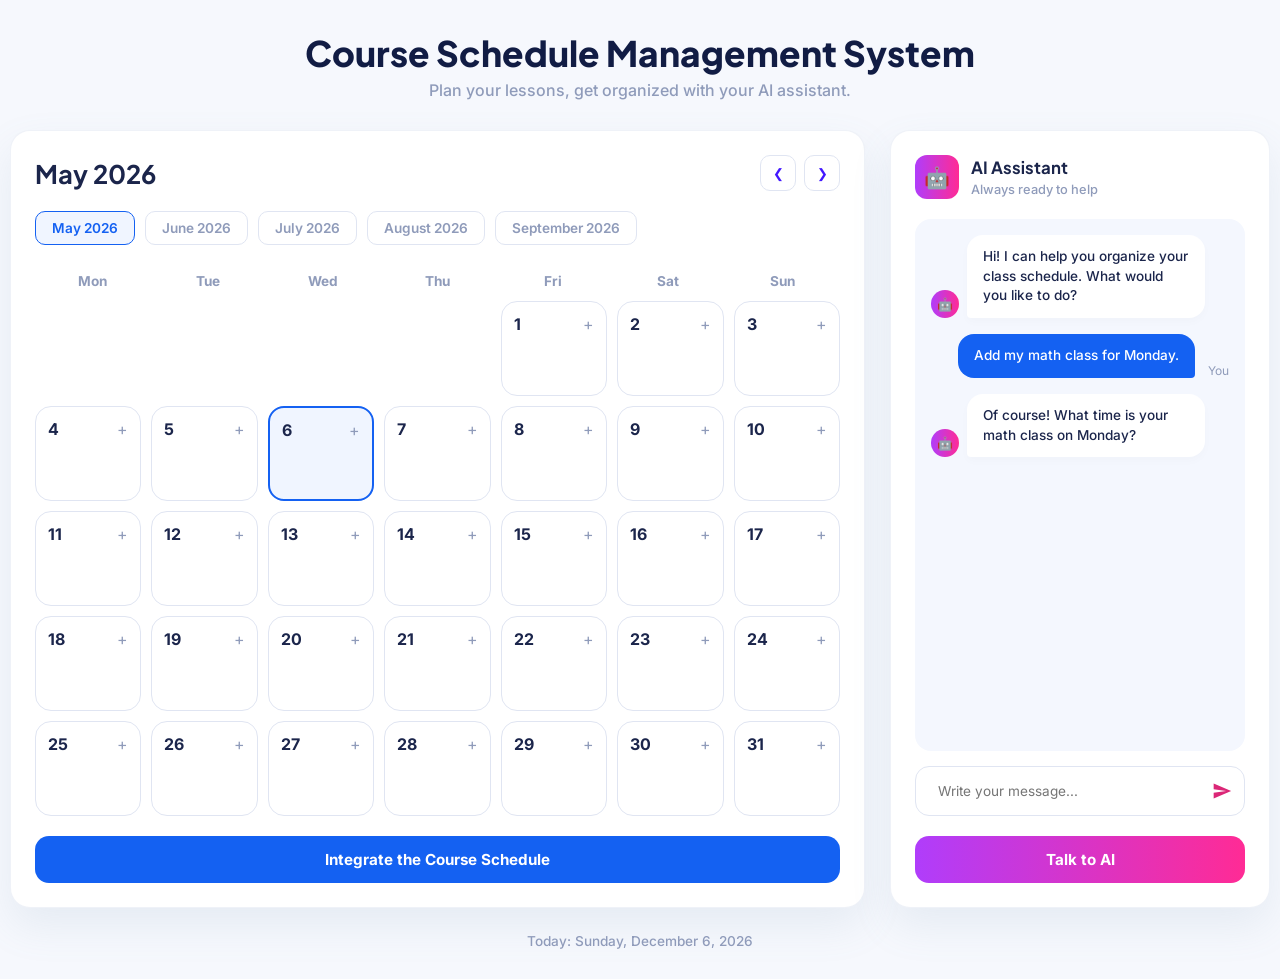
==== index.html @ f3f5bd8e "Add files via upload" ====
<!DOCTYPE html>
<html lang="tr">
<head>
    <meta charset="UTF-8">
    <meta name="viewport" content="width=device-width, initial-scale=1.0">
    <title>Course Schedule Management System</title>
    <link rel="stylesheet" href="style.css">
    <link href="https://fonts.googleapis.com/css2?family=Inter:wght@400;500;600;700&family=Plus+Jakarta+Sans:wght@500;600;700;800&display=swap" rel="stylesheet">
</head>
<body>

    <header class="page-header">
        <h1>Course Schedule Management System</h1>
        <p>Plan your lessons, get organized with your AI assistant.</p>
    </header>

    <main class="dashboard-container">
        <section class="panel-card calendar-card">
            <header class="calendar-top-section">
                <div class="month-navigation">
                    <h2 id="currentMonthLabel"></h2>
                    <div class="arrow-wrapper">
                        <button class="arrow-btn" id="prevBtn">❮</button>
                        <button class="arrow-btn" id="nextBtn">❯</button>
                    </div>
                </div>
                <nav class="month-tabs" id="monthTabsContainer">
                    </nav>
            </header>

            <div class="calendar-wrapper">
                <div class="weekdays-header">
                    <div>Mon</div>
                    <div>Tue</div>
                    <div>Wed</div>
                    <div>Thu</div>
                    <div>Fri</div>
                    <div>Sat</div>
                    <div>Sun</div>
                </div>
                <div id="calendarDays" class="days-grid"></div>
            </div>

            <button class="btn btn-primary btn-full-width">Integrate the Course Schedule</button>
        </section>

        <aside class="panel-card ai-sidebar">
            <header class="ai-profile-header">
                <div class="ai-avatar-badge">🤖</div>
                <div class="ai-meta">
                    <h3>AI Assistant</h3>
                    <span>Always ready to help</span>
                </div>
            </header>

            <div class="chat-viewport" id="chatBox">
                <div class="chat-message-row bot-row">
                    <div class="message-avatar">🤖</div>
                    <div class="bubble bot">Hi! I can help you organize your class schedule. What would you like to do?</div>
                </div>
                <div class="chat-message-row user-row">
                    <div class="bubble user">Add my math class for Monday.</div>
                    <div class="message-action-tag">You</div>
                </div>
                <div class="chat-message-row bot-row">
                    <div class="message-avatar">🤖</div>
                    <div class="bubble bot">Of course! What time is your math class on Monday?</div>
                </div>
            </div>

            <div class="chat-interactive-area">
                <div class="input-container-box">
                    <input type="text" id="aiInput" placeholder="Write your message...">
                    <button class="icon-send-btn">
                        <svg width="20" height="20" viewBox="0 0 24 24" fill="currentColor">
                            <path d="M2.01 21L23 12 2.01 3 2 10l15 2-15 2z"/>
                        </svg>
                    </button>
                </div>
                <button class="btn btn-ai-gradient btn-full-width">Talk to AI</button>
            </div>
        </aside>
    </main>

    <footer class="system-footer">
        Today: <time id="footerTodayText"></time>
    </footer>

    <div class="modal-overlay" id="dayModal">
        <div class="modal-window">
            <header class="modal-top">
                <div class="modal-title-wrapper">
                    <h2 id="modalTitle"></h2>
                    <p>24-Hour Class Schedule</p>
                </div>
                <button class="modal-close-icon" onclick="closeModal()">&times;</button>
            </header>
            
            <div class="modal-scrollable-body" id="hourList">
                </div>
            
            <footer class="modal-bottom-actions">
                <button class="btn btn-cancel" onclick="closeModal()">Close</button>
                <button class="btn btn-primary" onclick="closeModal()">Add Lesson</button>
            </footer>
        </div>
    </div>

    <script src="script.js"></script>
</body>
</html>
---- style.css ----
:root {
    --primary-blue: #1461f2;
    --primary-blue-hover: #0f4ec4;
    --bg-system: #f6f8fd;
    --text-navy: #1b254b;
    --text-slate: #8f9bba;
    --border-light: #e0e5f2;
    --white: #ffffff;
    --ai-purple-grad: linear-gradient(90deg, #b03dfb 0%, #ff2b95 100%);
    --shadow-soft: 0px 18px 40px rgba(112, 144, 176, 0.12);
}

/* Resetting and Typography */
* { 
    box-sizing: border-box; 
    margin: 0; 
    padding: 0; 
    font-family: 'Inter', sans-serif; 
}

body { 
    background-color: var(--bg-system); 
    color: var(--text-navy); 
    padding: 30px 10px;
    display: flex;
    flex-direction: column;
    min-height: 100vh;
}

.page-header { 
    text-align: center; 
    margin-bottom: 30px; 
}
.page-header h1 { 
    font-family: 'Plus Jakarta Sans', sans-serif; 
    font-size: 2.2rem; 
    font-weight: 800; 
    color: #111c44; 
}
.page-header p { 
    color: var(--text-slate); 
    margin-top: 5px; 
    font-weight: 500; 
}

/* Dashboard Grid */
.dashboard-container { 
    display: grid; 
    grid-template-columns: 1fr 380px; 
    gap: 25px; 
    width: 100%;
    max-width: 1300px; 
    margin: 0 auto;
    flex-grow: 1;
}

.panel-card { 
    background: var(--white); 
    border-radius: 20px; 
    padding: 24px; 
    border: 1px solid rgba(224, 229, 242, 0.5);
    box-shadow: var(--shadow-soft);
    display: flex;
    flex-direction: column;
}

/* Calendar, Navigation and Tabs */
.calendar-top-section { 
    margin-bottom: 20px; 
}
.month-navigation { 
    display: flex; 
    justify-content: space-between; 
    align-items: center; 
    margin-bottom: 20px; 
}
.month-navigation h2 { 
    font-family: 'Plus Jakarta Sans', sans-serif; 
    font-size: 1.6rem; 
    font-weight: 700; 
    color: var(--text-navy); 
}

.arrow-wrapper { 
    display: flex; 
    gap: 8px; 
}
.arrow-btn { 
    width: 36px; 
    height: 36px; 
    border-radius: 10px; 
    border: 1px solid var(--border-light);
    background: var(--white); 
    cursor: pointer; 
    transition: all 0.2s ease; 
    color: #4318ff;
    font-size: 0.8rem;
    display: flex;
    align-items: center;
    justify-content: center;
}
.arrow-btn:hover { 
    background: #f4f7fe; 
    border-color: #4318ff; 
}

.month-tabs { 
    display: flex; 
    gap: 10px; 
    overflow-x: auto; 
    padding-bottom: 8px; 
}
.month-tabs::-webkit-scrollbar { 
    height: 4px; 
}
.tab { 
    padding: 8px 16px; 
    border-radius: 10px; 
    border: 1px solid var(--border-light); 
    background: var(--white); 
    cursor: pointer; 
    white-space: nowrap; 
    font-weight: 600; 
    font-size: 0.85rem;
    color: var(--text-slate);
    transition: all 0.2s;
}
.tab.active { 
    color: var(--primary-blue); 
    border-color: var(--primary-blue); 
    background: #f0f5ff; 
}

/* Calendar Day Matrix */
.weekdays-header { 
    display: grid; 
    grid-template-columns: repeat(7, 1fr); 
    text-align: center; 
    margin-bottom: 12px; 
    font-weight: 700; 
    color: var(--text-slate); 
    font-size: 0.85rem;
}
.days-grid { 
    display: grid; 
    grid-template-columns: repeat(7, 1fr); 
    gap: 10px; 
}

.day-box { 
    border: 1px solid var(--border-light); 
    min-height: 95px; 
    border-radius: 16px; 
    padding: 12px; 
    cursor: pointer; 
    position: relative; 
    transition: all 0.2s ease;
    background: var(--white);
    display: flex;
    flex-direction: column;
}
.day-box:hover { 
    border-color: var(--primary-blue); 
    background: #f9fbff; 
}
.day-box.empty { 
    border: none; 
    background: transparent; 
    cursor: default; 
}
.day-box.today { 
    border: 2px solid var(--primary-blue); 
    background: #f0f5ff; 
}
.day-box strong { 
    font-size: 1rem; 
    font-weight: 700; 
    color: var(--text-navy); 
}
.day-box .plus { 
    position: absolute; 
    top: 12px; 
    right: 12px; 
    color: var(--text-slate); 
    font-size: 1rem; 
}

/* BUTTON */
.btn { 
    border: none; 
    border-radius: 14px; 
    font-weight: 700; 
    font-size: 0.95rem;
    cursor: pointer; 
    transition: all 0.25s ease; 
    padding: 14px; 
    text-align: center;
}
.btn-full-width { 
    width: 100%;
    margin-top: 20px; 
}
.btn-primary { 
    background: var(--primary-blue); 
    color: var(--white); 
}
.btn-primary:hover { 
    background: var(--primary-blue-hover); 
    transform: translateY(-1px); 
}
.btn-ai-gradient { 
    background: var(--ai-purple-grad); 
    color: var(--white); 
}
.btn-ai-gradient:hover { 
    opacity: 0.95; 
    transform: translateY(-1px); 
}
.btn-cancel { 
    background: var(--white); 
    border: 1.5px solid var(--border-light); 
    color: var(--text-navy); 
}
.btn-cancel:hover { 
    background: #f4f7fe; 
}

/* (AI Chat) */
.ai-sidebar { 
    height: 100%; 
}
.ai-profile-header { 
    display: flex; 
    align-items: center; 
    gap: 12px;
    margin-bottom: 20px; 
}
.ai-avatar-badge { 
    width: 44px; 
    height: 44px; 
    background: var(--ai-purple-grad); 
    border-radius: 12px; 
    display: flex; 
    justify-content: center; 
    align-items: center; 
    color: var(--white); 
    font-size: 1.3rem; 
}
.ai-meta h3 { 
    font-family: 'Plus Jakarta Sans', sans-serif; 
    font-size: 1.05rem; font-weight: 700; 
    color: var(--text-navy); 
}
.ai-meta span {
    color: var(--text-slate); 
    font-size: 0.8rem; 
    font-weight: 500; 
}

.chat-viewport { 
    background: #f4f7fe; 
    border-radius: 16px; 
    padding: 16px; 
    flex-grow: 1; 
    overflow-y: auto; 
    display: flex; 
    flex-direction: column; 
    gap: 16px; 
    min-height: 380px; 
}
.chat-message-row {
    display: flex;
    gap: 8px; 
    align-items: flex-end;
}
.chat-message-row.user-row {
    justify-content: flex-end;
}
.message-avatar {
    width: 28px; 
    height: 28px;
    background: var(--ai-purple-grad);
    border-radius: 50%; 
    display: flex; 
    align-items: center;
    justify-content: center;
    color: white;
    font-size: 0.8rem;
}
.message-action-tag {
    font-size: 0.75rem; 
    color: var(--text-slate); 
    margin-left: 5px; 
}

.bubble {
    padding: 12px 16px; 
    border-radius: 16px; 
    font-size: 0.85rem; 
    max-width: 80%; 
    line-height: 1.45; 
    font-weight: 500; 
}
.bubble.bot {
    background: var(--white);
    color: var(--text-navy); 
    border-bottom-left-radius: 4px;
    box-shadow: 0px 4px 10px rgba(0, 0, 0, 0.02);
}
.bubble.user {
    background: var(--primary-blue); 
    color: var(--white); 
    border-bottom-right-radius: 4px;
}

.chat-interactive-area { margin-top: auto; }
.input-container-box { 
    display: flex; 
    align-items: center; 
    background: var(--white); 
    border: 1px solid var(--border-light); 
    border-radius: 14px; 
    padding: 6px 12px; 
    margin-top: 15px; 
}
.input-container-box input {
    border: none; 
    outline: none;
    flex-grow: 1;
    padding: 10px;
    font-size: 0.85rem;
    color: var(--text-navy);
}
.icon-send-btn {
    background: none;
    border: none;
    color: #db2777;
    cursor: pointer;
    display: flex;
    align-items: center;
    justify-content: center;
}

/* FOOTER */
.system-footer {
    text-align: center; 
    margin-top: auto; 
    padding-top: 25px; 
    color: var(--text-slate);
    font-size: 0.85rem; 
    font-weight: 500; 
}

/* Styling Modal / Window */
.modal-overlay { 
    position: fixed; 
    inset: 0; 
    background: rgba(18, 18, 30, 0.5); 
    backdrop-filter: blur(4px); 
    display: none; 
    justify-content: center; 
    align-items: center; 
    z-index: 9999; 
}
.modal-window { 
    background: var(--white); 
    width: 100%; 
    max-width: 480px; 
    border-radius: 24px; 
    display: flex; 
    flex-direction: column; 
    max-height: 82vh; 
    box-shadow: 0px 30px 60px rgba(0, 0, 0, 0.15);
    overflow: hidden;
    animation: scaleUp 0.25s cubic-bezier(0.16, 1, 0.3, 1);
}
@keyframes scaleUp {
    from {
        transform: scale(0.95); 
        opacity: 0;
    } 
    to { 
        transform: scale(1);
        opacity: 1; 
    } 
}

.modal-top { 
    padding: 24px 24px 20px 24px;
    display: flex; 
    justify-content: space-between;
    align-items: flex-start;
}
.modal-title-wrapper h2 {
    font-family: 'Plus Jakarta Sans', sans-serif; 
    font-size: 1.35rem;
    font-weight: 800; 
    color: var(--text-navy); 
}
.modal-title-wrapper p { 
    color: var(--text-slate);
    font-size: 0.85rem;
    margin-top: 4px; 
    font-weight: 500; 
}
.modal-close-icon {
    background: none; 
    border: none; 
    font-size: 1.8rem; 
    color: var(--text-slate); 
    cursor: pointer;
    line-height: 1;
}
.modal-close-icon:hover {
    color: var(--text-navy); 
}

/* Hour List */
.modal-scrollable-body { 
    padding: 0 24px; 
    overflow-y: auto;
    flex-grow: 1; 
}
.modal-scrollable-body::-webkit-scrollbar { 
    width: 6px; 
}
.modal-scrollable-body::-webkit-scrollbar-thumb {
    background: var(--border-light); 
    border-radius: 10px; 
}

.hour-row-item { 
    display: flex; 
    align-items: center; 
    justify-content: space-between;
    padding: 15px 0; 
    border-bottom: 1px solid #f2f5fd; 
    position: relative;
}
.hour-left-block { display: flex; align-items: center; }
.hour-time-range { 
    width: 70px; 
    font-weight: 800; 
    color: var(--text-navy); 
    font-size: 0.85rem; 
    line-height: 1.3;
}
.hour-status-label { 
    color: var(--text-slate); 
    font-size: 0.9rem; 
    margin-left: 20px; 
    font-weight: 500;
}

/* Styling to add lesson */
.inline-add-btn {
    background: #f4f7fe;
    border: none;
    color: var(--text-navy);
    padding: 6px 12px;
    border-radius: 8px;
    font-size: 0.8rem;
    font-weight: 700;
    cursor: pointer;
    display: flex;
    align-items: center;
    gap: 4px;
    opacity: 0;
    transform: scale(0.95);
    transition: all 0.2s ease-in-out;
}
.hour-row-item:hover .inline-add-btn {
    opacity: 1;
    transform: scale(1);
}
.inline-add-btn:hover {
    background: var(--primary-blue);
    color: var(--white);
}

.modal-bottom-actions { 
    padding: 20px 24px; 
    display: flex; 
    justify-content: flex-end; 
    gap: 12px; 
    border-top: 1px solid #f2f5fd; 
    background: var(--white);
}
.modal-bottom-actions .btn {
    padding: 10px 20px;
    font-size: 0.85rem;
    border-radius: 10px;
}

@media (max-width: 1024px) {
    .dashboard-container {
        grid-template-columns: 1fr; 
        gap: 25px;
        max-width: 720px; 
    }
    
    .ai-sidebar {
        height: auto;
    }
}


@media (max-width: 768px) {
    body {
        padding: 10px 8px;
    }

    .page-header {
        margin-bottom: 20px;
    }

    .page-header h1 {
        font-size: 1.5rem;
    }

    .page-header p {
        font-size: 0.8rem;
    }

    .panel-card {
        padding: 14px; 
        border-radius: 16px;
    }

    
    .month-navigation {
        flex-direction: column;
        align-items: stretch;
        gap: 12px;
    }

    .month-navigation h2 {
        font-size: 1.3rem;
        text-align: center;
    }

    .arrow-wrapper {
        justify-content: center;
        gap: 20px;
    }

    .month-tabs {
        gap: 6px;
    }

    .tab {
        padding: 6px 12px;
        font-size: 0.75rem;
        border-radius: 8px;
    }

   
    .weekdays-header {
        font-size: 0.75rem;
        margin-bottom: 8px;
    }

    
    .days-grid {
        gap: 6px;
    }

    .day-box {
        min-height: auto;
        aspect-ratio: 1 / 1;
        padding: 6px;
        border-radius: 8px;
        display: flex;
        flex-direction: column;
        justify-content: space-between;
    }

    .day-box strong {
        font-size: 0.8rem;
    }

    .day-box .plus {
        top: 6px;
        right: 8px;
        font-size: 0.8rem;
    }

    .day-box .lesson-dot {
        margin-top: 2px !important;
        width: 5px !important;
        height: 5px !important;
        align-self: center;
    }

    
    .chat-viewport {
        min-height: 320px;
        padding: 12px;
        gap: 12px;
    }

    .bubble {
        padding: 10px 14px;
        font-size: 0.8rem;
        max-width: 85%;
    }

    .chat-message-row {
        gap: 6px;
    }

    .message-avatar {
        width: 24px;
        height: 24px;
        font-size: 0.7rem;
    }

    .input-container-box {
        padding: 4px 10px;
    }

    .input-container-box input {
        padding: 8px;
        font-size: 0.8rem;
    }

    .modal-window {
        width: 95%;
        max-height: 90vh;
        border-radius: 16px;
    }

    .modal-top {
        padding: 16px 16px 12px 16px;
    }

    .modal-title-wrapper h2 {
        font-size: 1.1rem;
    }

    .modal-scrollable-body {
        padding: 0 16px;
    }

    .hour-row-item {
        padding: 10px 0;
    }

    .hour-time-range {
        width: 55px;
        font-size: 0.7rem;
    }

    .hour-status-label {
        font-size: 0.8rem;
        margin-left: 10px;
    }

    
    .inline-add-btn {
        opacity: 1;
        transform: scale(1);
        padding: 4px 8px;
        font-size: 0.7rem;
        border-radius: 6px;
    }

    .modal-bottom-actions {
        padding: 12px 16px;
    }
}


@media (max-width: 400px) {
    .days-grid {
        gap: 4px;
    }

    .day-box {
        padding: 4px;
    }

    .day-box strong {
        font-size: 0.75rem;
    }

    .day-box .plus {
        display: none; 
    }
}
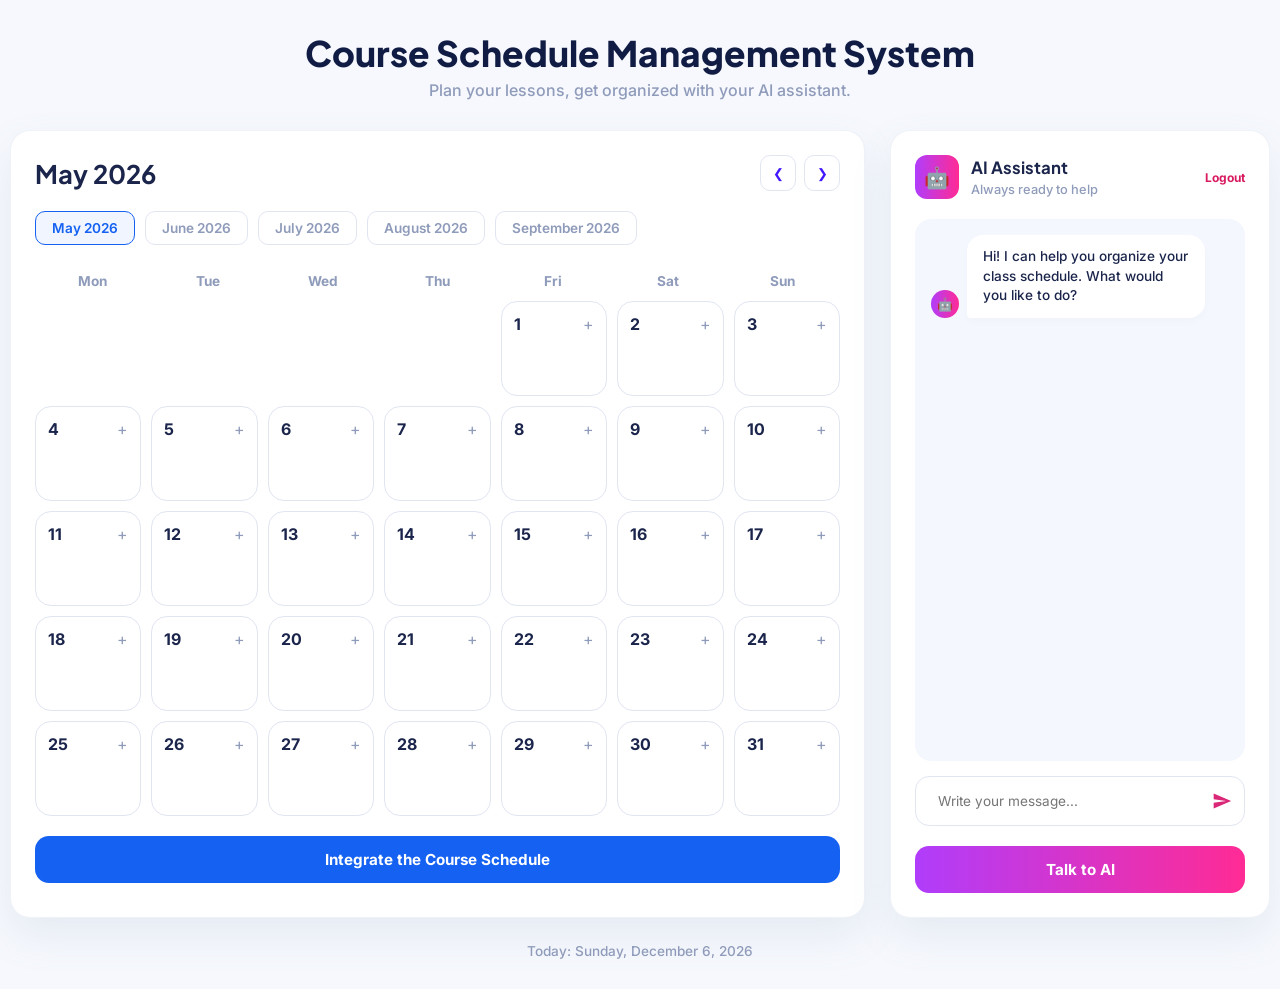
==== commit 76b7dcf9: "." ====
--- a/index.html
+++ b/index.html
@@ -1,5 +1,5 @@
 <!DOCTYPE html>
-<html lang="tr">
+<html lang="en">
 <head>
     <meta charset="UTF-8">
     <meta name="viewport" content="width=device-width, initial-scale=1.0">
@@ -41,7 +41,9 @@
                 <div id="calendarDays" class="days-grid"></div>
             </div>
 
-            <button class="btn btn-primary btn-full-width">Integrate the Course Schedule</button>
+            <input type="file" id="scheduleFileInput" accept="image/*" style="display: none;">
+            <button id="uploadScheduleBtn" class="btn btn-primary btn-full-width">Integrate the Course Schedule</button>
+            <div id="uploadStatus" style="text-align: center; margin-top: 10px; font-size: 14px; font-weight: 500;"></div>
         </section>
 
         <aside class="panel-card ai-sidebar">
@@ -51,20 +53,14 @@
                     <h3>AI Assistant</h3>
                     <span>Always ready to help</span>
                 </div>
+                <!-- İsteğe bağlı çıkış butonu eklendi -->
+                <a href="/logout" style="margin-left:auto; text-decoration:none; font-size:12px; color:#d81b60; font-weight:bold;">Logout</a>
             </header>
 
             <div class="chat-viewport" id="chatBox">
                 <div class="chat-message-row bot-row">
                     <div class="message-avatar">🤖</div>
                     <div class="bubble bot">Hi! I can help you organize your class schedule. What would you like to do?</div>
-                </div>
-                <div class="chat-message-row user-row">
-                    <div class="bubble user">Add my math class for Monday.</div>
-                    <div class="message-action-tag">You</div>
-                </div>
-                <div class="chat-message-row bot-row">
-                    <div class="message-avatar">🤖</div>
-                    <div class="bubble bot">Of course! What time is your math class on Monday?</div>
                 </div>
             </div>
 
@@ -77,7 +73,7 @@
                         </svg>
                     </button>
                 </div>
-                <button class="btn btn-ai-gradient btn-full-width">Talk to AI</button>
+                <button class="btn btn-ai-gradient btn-full-width" onclick="document.querySelector('.icon-send-btn').click();">Talk to AI</button>
             </div>
         </aside>
     </main>
@@ -95,13 +91,12 @@
                 </div>
                 <button class="modal-close-icon" onclick="closeModal()">&times;</button>
             </header>
-            
+
             <div class="modal-scrollable-body" id="hourList">
                 </div>
-            
+
             <footer class="modal-bottom-actions">
                 <button class="btn btn-cancel" onclick="closeModal()">Close</button>
-                <button class="btn btn-primary" onclick="closeModal()">Add Lesson</button>
             </footer>
         </div>
     </div>
